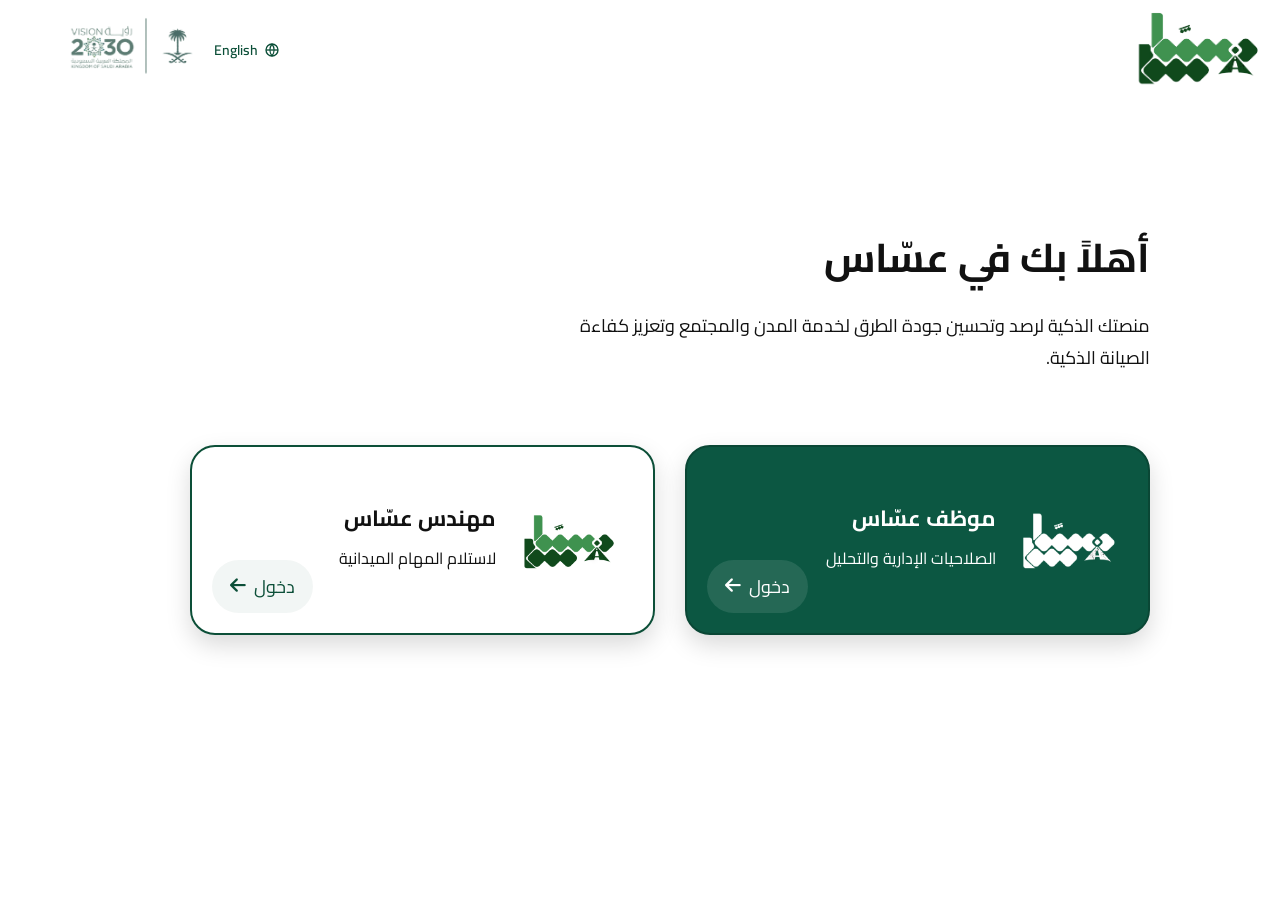
==== templates/index.html @ 93957a2b "first commit" ====
<!doctype html>
<html lang="ar" dir="rtl">
  <head>
    <meta charset="UTF-8" />
    <title>عساس</title>

    <!-- Font Awesome -->
    <link
      rel="stylesheet"
      href="https://cdnjs.cloudflare.com/ajax/libs/font-awesome/6.5.0/css/all.min.css"
    />

    <!-- Google Font -->
    <link
      href="https://fonts.googleapis.com/css2?family=Cairo:wght@400;600;700&display=swap"
      rel="stylesheet"
    />

    <!-- style sheet -->
    <link rel="stylesheet" href="../statics/css/index.css" />
  </head>
  <body class="home-page">
    <!-- Navbar -->
    <header class="top-bar">
      <div class="right">
        <img
          src="../statics/img/Assas_clear_logo.png"
          class="assas-logo"
          alt="ASSAS Logo"
        />
      </div>

      <div class="left">
        <span class="lang">
          <svg viewBox="0 0 24 24" aria-hidden="true">
            <circle cx="12" cy="12" r="9"></circle>
            <path d="M3 12h18"></path>
            <path d="M12 3a15 15 0 0 1 0 18"></path>
            <path d="M12 3a15 15 0 0 0 0 18"></path>
          </svg>
          <span class="lang-text">English</span>
        </span>

        <img
          src="../statics/img/saudi_green_palm.png"
          class="vision-logo"
          alt="Saudi Vision 2030"
        />
      </div>
    </header>

    <!-- Main Section -->
    <section class="hero">
      <h1>أهلاً بك في عسّاس</h1>
      <p>
        منصتك الذكية لرصد وتحسين جودة الطرق لخدمة المدن والمجتمع وتعزيز كفاءة
        الصيانة الذكية.
      </p>

      <div class="cards">
        <!-- موظف عساس -->
        <div class="card employee">
          <div class="card-content">
            <h3>موظف عسّاس</h3>
            <p>الصلاحيات الإدارية والتحليل</p>
            <a href="emp_login.html" class="card-arrow">
              دخول <i class="fa-solid fa-arrow-left"></i>
            </a>
          </div>
          <img src="../statics/img/Assas_green_logo.png" class="card-logo" />
        </div>

        <!-- مهندس عساس -->
        <div class="card engineer">
          <div class="card-content">
            <h3>مهندس عسّاس</h3>
            <p>لاستلام المهام الميدانية</p>
            <a href="eng_login.html" class="card-arrow">
              دخول <i class="fa-solid fa-arrow-left"></i>
            </a>
          </div>
          <img src="../statics/img/Assas_white_logo.png" class="card-logo" />
        </div>
      </div>
    </section>
  </body>
</html>
---- statics/css/index.css ----
* {
  margin: 0;
  padding: 0;
  box-sizing: border-box;
  font-family: "Cairo", sans-serif;
}

/* =========================================================
   Home Page Background
   خلفية الصفحة الرئيسية
   - صورة خريطة المدينة
   - طبقة بيضاء شفافة فوقها لتخفيف وضوح الصورة
========================================================= */
.home-page {
  background-image:
    linear-gradient(rgba(255, 255, 255, 0.75), rgba(255, 255, 255, 0.75)),
    url("../img/map_BG.jpg");

  background-size: cover;
  background-position: center;
  background-repeat: no-repeat;

  height: 100vh; /* جعل الصفحة بارتفاع الشاشة */
  overflow: hidden; /* منع ظهور scroll */

  color: #111;
  position: relative;
}

/* =========================================================
   Top Bar (Header)
   الشريط العلوي الذي يحتوي على:
   - شعار عسّاس
   - زر تغيير اللغة
   - شعار رؤية 2030
========================================================= */
.home-page .top-bar {
  position: absolute;
  top: 50px;
  left: 0;
  right: 0;

  z-index: 5;

  display: flex;
  align-items: center;
  justify-content: space-between;
}

/* =========================================================
   Assas Logo
   شعار عسّاس في أعلى يمين الصفحة
========================================================= */
.home-page .top-bar .right {
  position: absolute;
  right: 40px;
}

.home-page .assas-logo {
  height: 80px;
}

/* =========================================================
   Vision 2030 + Language
   الجزء الأيسر من الشريط العلوي
   يحتوي على:
   - زر تغيير اللغة
   - شعار رؤية 2030
========================================================= */
.home-page .top-bar .left {
  position: absolute;
  left: 40px;

  display: flex;
  align-items: center;
  gap: 12px;
}

/* =========================================================
   Vision Logo
   التحكم بحجم شعار رؤية 2030 وموقعه
========================================================= */
.home-page .vision-logo {
  height: 170px;
  margin-left: -70px;
}

/* =========================================================
   Language Button
   زر تغيير اللغة (English)
========================================================= */
.home-page .lang {
  display: flex;
  align-items: center;
  gap: 6px;

  font-size: 14px;
  font-weight: 600;

  margin-left: -100px;

  color: #0c4f38; /* اللون الأخضر الأساسي */
  cursor: pointer;
}

/* أيقونة الكرة الأرضية */
.home-page .lang svg {
  width: 16px;
  height: 16px;

  stroke: #0c4f38;
  fill: none;
  stroke-width: 2;
}

/* النص داخل زر اللغة */
.home-page .lang-text {
  line-height: 1;
}

/* =========================================================
   Hero Section
   القسم الرئيسي في الصفحة
   يحتوي على:
   - العنوان الرئيسي
   - الوصف
   - الكروت
========================================================= */
.home-page .hero {
  text-align: right;

  padding-top: 220px; /* المسافة بين الهيدر والمحتوى */

  max-width: 960px;
  margin-left: auto;
  margin-right: auto;
}

/* =========================================================
   Main Title
   العنوان الرئيسي للصفحة
========================================================= */
.home-page .hero h1 {
  font-size: 40px;
  font-weight: 700;
  margin-bottom: 15px;
}

/* =========================================================
   Description Text
   النص التوضيحي أسفل العنوان
========================================================= */
.home-page .hero p {
  font-size: 18px;
  max-width: 600px;
  margin: 0;
  line-height: 1.8;
}

/* =========================================================
   Cards Container
   الحاوية التي تحتوي الكروت (الموظف والمهندس)
========================================================= */
.home-page .cards {
  display: flex;
  justify-content: center;

  gap: 30px; /* المسافة بين الكروت */
  margin-top: 70px; /* المسافة بين النص والكروت */
}

/* =========================================================
   Card Component
   التصميم الأساسي للكرت
========================================================= */
.home-page .card {
  width: 470px;
  height: 190px;

  border-radius: 25px;
  box-shadow: 0 10px 25px rgba(0, 0, 0, 0.15);

  transition: 0.3s;

  display: flex;
  flex-direction: row-reverse;
  justify-content: flex-start;
  align-items: center;

  padding: 20px 30px;

  position: relative;
}

/* =========================================================
   Card Content
   النصوص داخل الكرت
========================================================= */
.home-page .card-content {
  display: flex;
  flex-direction: column;

  justify-content: center;
  align-items: flex-start;

  flex: 1;
  margin-right: 15px;
}

/* عنوان الكرت */
.home-page .card-content h3 {
  font-size: 22px;
  font-weight: 700;
  margin-bottom: 5px;
}

/* وصف الكرت */
.home-page .card-content p {
  font-size: 16px;
  margin-bottom: 10px;
}

/* شعار عسّاس داخل الكرت */
.home-page .card-logo {
  height: 60px;
  width: auto;
}

/* =========================================================
   Engineer Card
   تصميم كرت المهندس
========================================================= */
.home-page .engineer {
  background: #ffffff;
  border: 2.5px solid #0c4f38;
}

.home-page .engineer .card-arrow {
  color: #0c4f38;
  border-color: #0c4f38;
  background: rgba(12, 79, 56, 0.05);
}

.home-page .engineer .card-arrow:hover {
  background: rgba(8, 138, 95, 0.29);
}

/* =========================================================
   Employee Card
   تصميم كرت الموظف
========================================================= */
.home-page .employee {
  background: #0c5742;
  color: white;
  border: 2.5px solid #0a4735;
}

.home-page .employee .card-arrow {
  color: #fff;
  border-color: #fff;
  background: rgba(255, 255, 255, 0.1);
}

.home-page .employee .card-arrow:hover {
  background: rgba(232, 232, 232, 0.411);
}

.card-arrow {
  position: absolute;

  bottom: 20px;
  left: 20px;

  display: inline-flex;
  align-items: center;
  justify-content: center;

  gap: 8px;
  padding: 10px 18px;
  border-radius: 30px;

  text-decoration: none;
  font-size: 18px;

  transition: 0.5s;
}
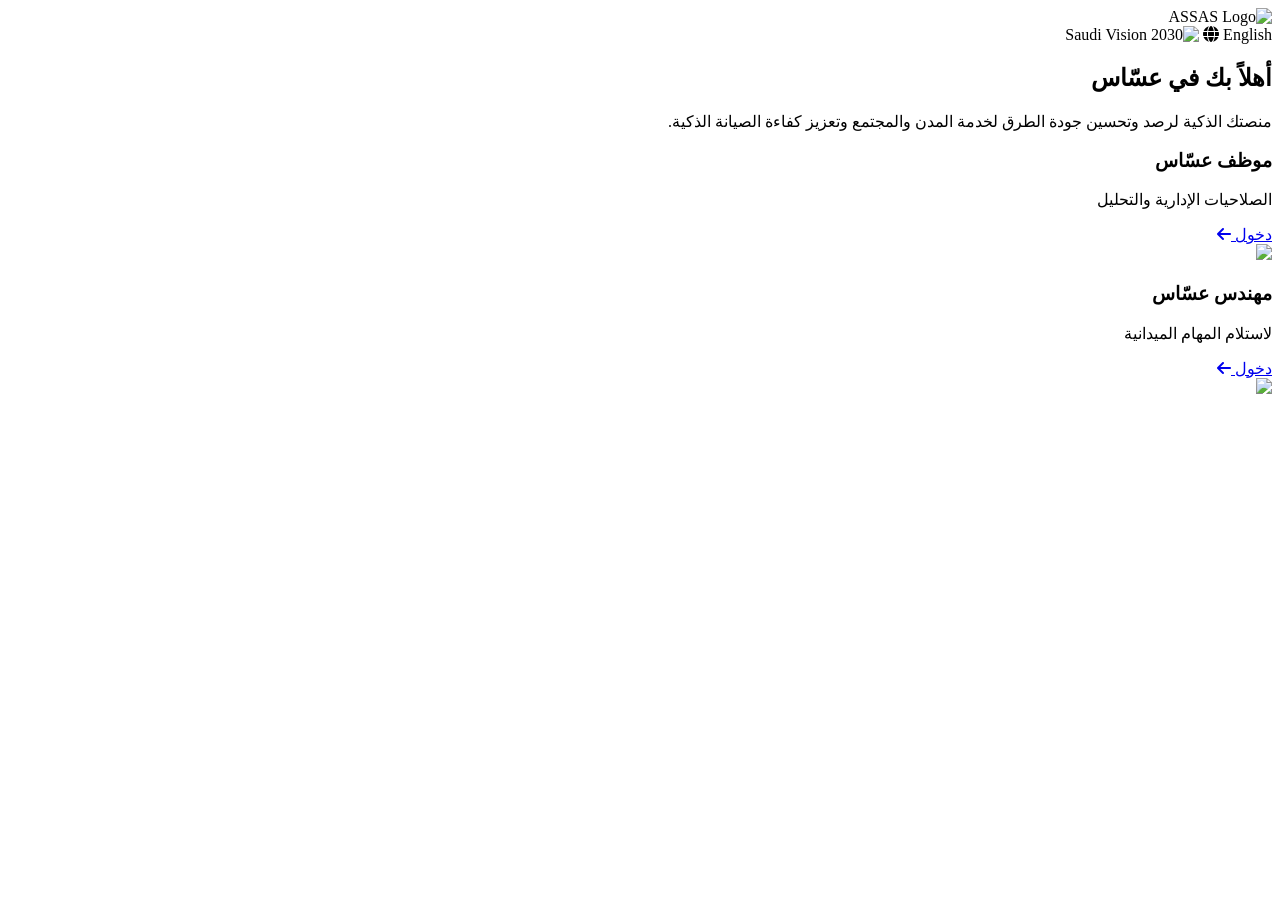
==== commit e2e6b3c6: "fix: global migration to relative asset paths for safe cloud hosting" ====
--- a/templates/index.html
+++ b/templates/index.html
@@ -3,6 +3,13 @@
   <head>
     <meta charset="UTF-8" />
     <title>عساس</title>
+
+    <!-- Assas icon -->
+    <link
+      rel="icon"
+      type="image/png"
+      href="./statics/img/Assas_clear_logo_2.png"
+    />
 
     <!-- Font Awesome -->
     <link
@@ -17,32 +24,32 @@
     />
 
     <!-- style sheet -->
-    <link rel="stylesheet" href="../statics/css/index.css" />
+    <link rel="stylesheet" href="./statics/css/index.css" />
+    <!-- Injected dark theme support -->
+    <link rel="stylesheet" href="./statics/css/settings.css" />
   </head>
   <body class="home-page">
     <!-- Navbar -->
     <header class="top-bar">
       <div class="right">
         <img
-          src="../statics/img/Assas_clear_logo.png"
+          src="./statics/img/Assas_clear_logo.png"
           class="assas-logo"
           alt="ASSAS Logo"
         />
       </div>
 
       <div class="left">
-        <span class="lang">
-          <svg viewBox="0 0 24 24" aria-hidden="true">
-            <circle cx="12" cy="12" r="9"></circle>
-            <path d="M3 12h18"></path>
-            <path d="M12 3a15 15 0 0 1 0 18"></path>
-            <path d="M12 3a15 15 0 0 0 0 18"></path>
-          </svg>
-          <span class="lang-text">English</span>
+        <!-- Injected translation support and language toggle integration -->
+        <span class="lang language-toggle">
+          <span class="lang-text" data-ar="English" data-en="العربية">
+            English
+          </span>
+          <i class="fa-solid fa-globe"></i>
         </span>
 
         <img
-          src="../statics/img/saudi_green_palm.png"
+          src="./statics/img/saudi_green_palm.png"
           class="vision-logo"
           alt="Saudi Vision 2030"
         />
@@ -51,8 +58,14 @@
 
     <!-- Main Section -->
     <section class="hero">
-      <h1>أهلاً بك في عسّاس</h1>
-      <p>
+      <!-- Injected translation support -->
+      <h1 data-ar="أهلاً بك في عسّاس" data-en="Welcome to Assas">
+        أهلاً بك في عسّاس
+      </h1>
+      <p
+        data-ar="منصتك الذكية لرصد وتحسين جودة الطرق لخدمة المدن والمجتمع وتعزيز كفاءة الصيانة الذكية."
+        data-en="A smart platform for monitoring road quality, prioritizing maintenance, and helping city teams respond faster."
+      >
         منصتك الذكية لرصد وتحسين جودة الطرق لخدمة المدن والمجتمع وتعزيز كفاءة
         الصيانة الذكية.
       </p>
@@ -61,27 +74,68 @@
         <!-- موظف عساس -->
         <div class="card employee">
           <div class="card-content">
-            <h3>موظف عسّاس</h3>
-            <p>الصلاحيات الإدارية والتحليل</p>
-            <a href="emp_login.html" class="card-arrow">
+            <!-- Injected translation support -->
+            <h3 data-ar="موظف عسّاس" data-en="Assas Admin">موظف عسّاس</h3>
+            <p
+              data-ar="الصلاحيات الإدارية والتحليل"
+              data-en="Manage reports<br>and analytics"
+            >
+              الصلاحيات الإدارية والتحليل
+            </p>
+            <a
+              href="emp_login.html"
+              class="card-arrow"
+              data-ar="دخول"
+              data-en="Login"
+            >
               دخول <i class="fa-solid fa-arrow-left"></i>
             </a>
           </div>
-          <img src="../statics/img/Assas_green_logo.png" class="card-logo" />
+          <img src="./statics/img/Assas_clear_logo_2.png" class="card-logo" />
         </div>
 
         <!-- مهندس عساس -->
         <div class="card engineer">
           <div class="card-content">
-            <h3>مهندس عسّاس</h3>
-            <p>لاستلام المهام الميدانية</p>
-            <a href="eng_login.html" class="card-arrow">
+            <!-- Injected translation support -->
+            <h3 data-ar="مهندس عسّاس" data-en="Assas Engineer">مهندس عسّاس</h3>
+            <p
+              data-ar="لاستلام المهام الميدانية"
+              data-en="Receive and update<br>field tasks"
+            >
+              لاستلام المهام الميدانية
+            </p>
+            <a
+              href="eng_login.html"
+              class="card-arrow"
+              data-ar="دخول"
+              data-en="Login"
+            >
               دخول <i class="fa-solid fa-arrow-left"></i>
             </a>
           </div>
-          <img src="../statics/img/Assas_white_logo.png" class="card-logo" />
+          <img src="./statics/img/Assas_clear_logo.png" class="card-logo" />
         </div>
       </div>
     </section>
+
+    <!-- Injected settings integration for dark mode and translations -->
+    <script type="module" src="./statics/js/settings.js"></script>
+
+    <script>
+      document.addEventListener("DOMContentLoaded", () => {
+        const urlParams = new URLSearchParams(window.location.search);
+        if (urlParams.get("logout") === "success") {
+          alert("تم تسجيل الخروج بنجاح. شكراً لاستخدامك النظام!");
+
+          // تنظيف الرابط ليبقى احترافياً (بدون ?logout=success)
+          window.history.replaceState(
+            {},
+            document.title,
+            window.location.pathname,
+          );
+        }
+      });
+    </script>
   </body>
 </html>
